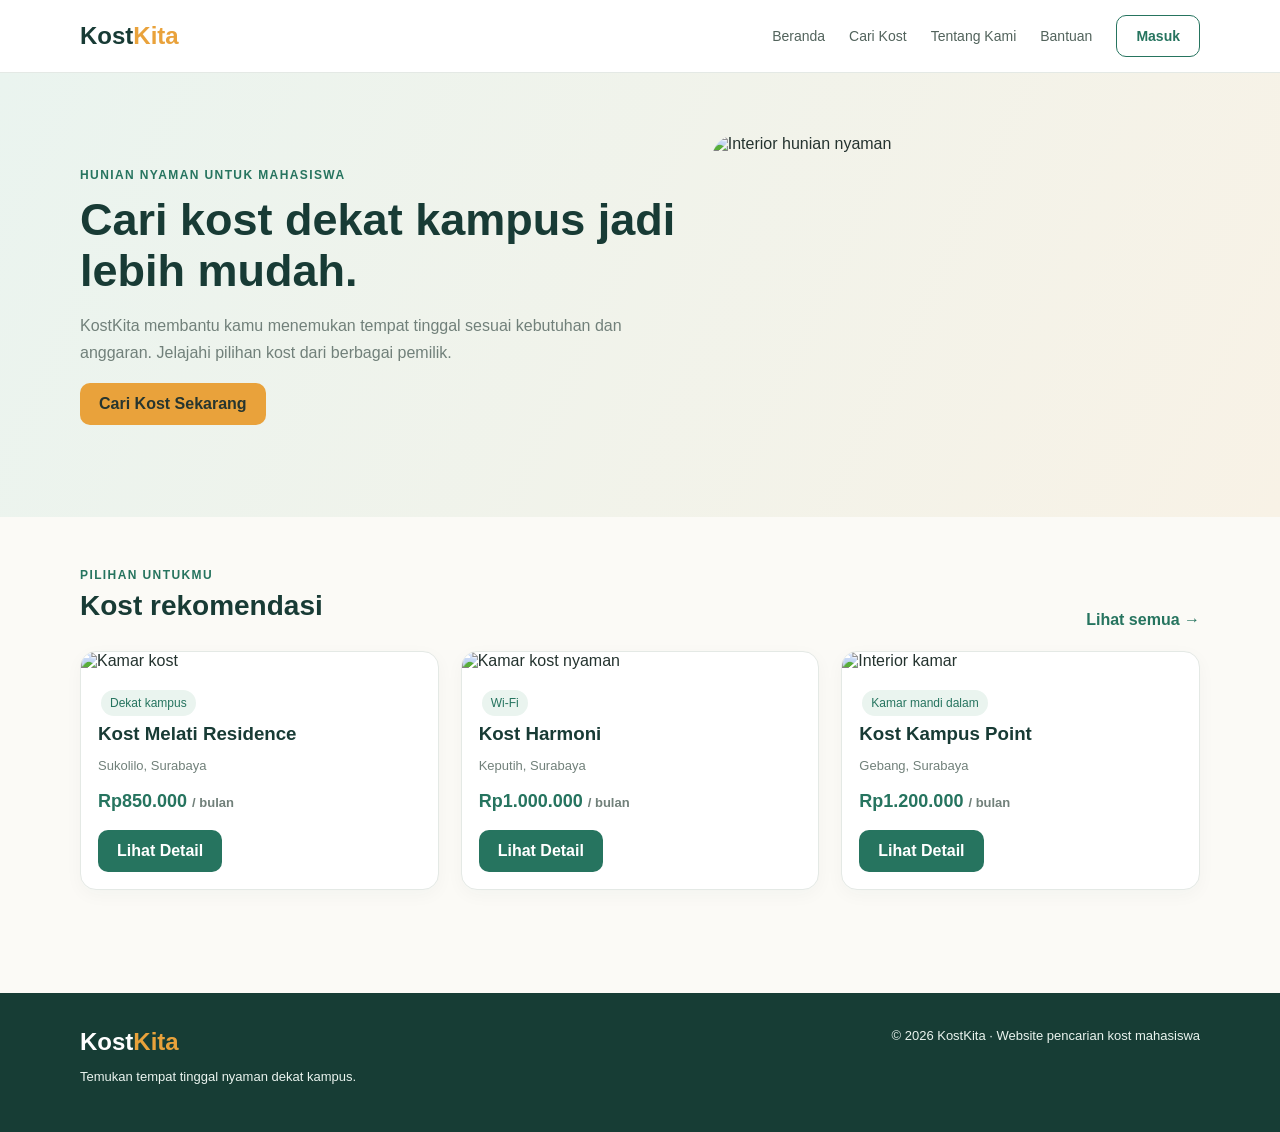
==== index.html @ 2cbdc758 "Initial commit - KostKita" ====
<!doctype html>
<html lang="id">
  <head>
    <meta charset="UTF-8" />
    <meta name="viewport" content="width=device-width, initial-scale=1.0" />
    <title>Beranda | KostKita</title>
    <link rel="stylesheet" href="css/style.css" />
  </head>
  <body>
    <header class="topbar">
      <div class="container nav">
        <a class="logo" href="index.html">Kost<span>Kita</span></a>
        <nav class="navlinks">
          <a href="index.html">Beranda</a><a href="cari-kost.html">Cari Kost</a
          ><a href="tentang-kami.html">Tentang Kami</a
          ><a href="bantuan.html">Bantuan</a
          ><a class="btn outline" href="login.html">Masuk</a>
        </nav>
      </div>
    </header>
    <main>
      <section class="hero">
        <div class="container hero-grid">
          <div>
            <span class="eyebrow">Hunian nyaman untuk mahasiswa</span>
            <h1>Cari kost dekat kampus jadi lebih mudah.</h1>
            <p>
              KostKita membantu kamu menemukan tempat tinggal sesuai kebutuhan
              dan anggaran. Jelajahi pilihan kost dari berbagai pemilik.
            </p>
            <a class="btn gold" href="cari-kost.html">Cari Kost Sekarang</a>
          </div>
          <img
            src="https://images.unsplash.com/photo-1600210492486-724fe5c67fb0?w=1200"
            alt="Interior hunian nyaman"
          />
        </div>
      </section>
      <section class="section container">
        <div class="section-head">
          <div>
            <span class="eyebrow">Pilihan untukmu</span>
            <h2>Kost rekomendasi</h2>
          </div>
          <a href="cari-kost.html" style="color: var(--green); font-weight: 700"
            >Lihat semua →</a
          >
        </div>
        <div class="grid">
          <article class="card">
            <img
              src="https://images.unsplash.com/photo-1522708323590-d24dbb6b0267?w=900"
              alt="Kamar kost"
            />
            <div class="card-body">
              <span class="tag">Dekat kampus</span>
              <h3>Kost Melati Residence</h3>
              <p class="muted small">Sukolilo, Surabaya</p>
              <p class="price">
                Rp850.000 <span class="small muted">/ bulan</span>
              </p>
              <a class="btn" href="detail-kost.html">Lihat Detail</a>
            </div>
          </article>
          <article class="card">
            <img
              src="https://images.unsplash.com/photo-1505693416388-ac5ce068fe85?w=900"
              alt="Kamar kost nyaman"
            />
            <div class="card-body">
              <span class="tag">Wi-Fi</span>
              <h3>Kost Harmoni</h3>
              <p class="muted small">Keputih, Surabaya</p>
              <p class="price">
                Rp1.000.000 <span class="small muted">/ bulan</span>
              </p>
              <a class="btn" href="detail-kost.html">Lihat Detail</a>
            </div>
          </article>
          <article class="card">
            <img
              src="https://images.unsplash.com/photo-1616486338812-3dadae4b4ace?w=900"
              alt="Interior kamar"
            />
            <div class="card-body">
              <span class="tag">Kamar mandi dalam</span>
              <h3>Kost Kampus Point</h3>
              <p class="muted small">Gebang, Surabaya</p>
              <p class="price">
                Rp1.200.000 <span class="small muted">/ bulan</span>
              </p>
              <a class="btn" href="detail-kost.html">Lihat Detail</a>
            </div>
          </article>
        </div>
      </section>
    </main>
    <footer class="footer">
      <div class="container footer-row">
        <div>
          <div class="logo" style="color: white">Kost<span>Kita</span></div>
          <p class="small">Temukan tempat tinggal nyaman dekat kampus.</p>
        </div>
        <div class="small">
          © 2026 KostKita · Website pencarian kost mahasiswa
        </div>
      </div>
    </footer>
    <script src="js/app.js"></script>
  </body>
</html>
---- css/style.css ----
:root {
  --navy: #183b35;
  --green: #26745f;
  --mint: #eaf4ef;
  --cream: #fbfaf6;
  --orange: #e9a23b;
  --ink: #24332f;
  --muted: #71807a;
  --line: #e4e9e5;
}
* {
  box-sizing: border-box;
}
body {
  margin: 0;
  font-family: Inter, Arial, sans-serif;
  background: var(--cream);
  color: var(--ink);
}
a {
  text-decoration: none;
  color: inherit;
}
button,
input,
select,
textarea {
  font: inherit;
}
.container {
  width: min(1120px, 92%);
  margin: auto;
}
.topbar {
  background: white;
  border-bottom: 1px solid var(--line);
  position: sticky;
  top: 0;
  z-index: 5;
}
.nav {
  height: 72px;
  display: flex;
  align-items: center;
  justify-content: space-between;
  gap: 22px;
}
.logo {
  font-size: 24px;
  font-weight: 800;
  color: var(--navy);
}
.logo span {
  color: var(--orange);
}
.navlinks {
  display: flex;
  gap: 24px;
  align-items: center;
  font-size: 14px;
  color: #52635c;
}
.navlinks a:hover,
.navlinks a.active {
  color: var(--green);
  font-weight: 700;
}
.btn {
  display: inline-flex;
  align-items: center;
  justify-content: center;
  border: 0;
  border-radius: 10px;
  padding: 12px 19px;
  background: var(--green);
  color: white;
  font-weight: 700;
  cursor: pointer;
}
.btn:hover {
  filter: brightness(0.94);
}
.btn.outline {
  background: white;
  color: var(--green);
  border: 1px solid var(--green);
}
.btn.gold {
  background: var(--orange);
  color: #26352f;
}
.hero {
  padding: 62px 0;
  background: linear-gradient(115deg, #eaf4ef, #f8f2e6);
}
.hero-grid {
  display: grid;
  grid-template-columns: 1.1fr 0.9fr;
  gap: 35px;
  align-items: center;
}
.hero h1 {
  font-size: 45px;
  line-height: 1.12;
  color: var(--navy);
  margin: 12px 0;
}
.hero p {
  color: var(--muted);
  line-height: 1.7;
}
.hero img {
  width: 100%;
  height: 320px;
  object-fit: cover;
  border-radius: 24px;
}
.eyebrow {
  color: var(--green);
  font-weight: 800;
  font-size: 12px;
  letter-spacing: 1.4px;
  text-transform: uppercase;
}
.section {
  padding: 48px 0;
}
.section-head {
  display: flex;
  justify-content: space-between;
  align-items: end;
  margin-bottom: 22px;
}
.section h2 {
  color: var(--navy);
  margin: 7px 0;
  font-size: 28px;
}
.muted {
  color: var(--muted);
}
.grid {
  display: grid;
  grid-template-columns: repeat(3, 1fr);
  gap: 22px;
}
.card {
  background: white;
  border: 1px solid var(--line);
  border-radius: 16px;
  overflow: hidden;
  box-shadow: 0 5px 18px #183b3509;
}
.card img {
  width: 100%;
  height: 190px;
  object-fit: cover;
}
.card-body {
  padding: 17px;
}
.card h3 {
  margin: 4px 0 8px;
  color: var(--navy);
}
.price {
  font-weight: 800;
  color: var(--green);
  font-size: 18px;
}
.tag {
  display: inline-block;
  background: var(--mint);
  color: var(--green);
  padding: 6px 9px;
  border-radius: 20px;
  font-size: 12px;
  margin: 3px;
}
.page-head {
  padding: 42px 0 24px;
}
.page-head h1 {
  margin: 8px 0;
  color: var(--navy);
  font-size: 34px;
}
.filters,
.panel,
.form-card {
  background: white;
  border: 1px solid var(--line);
  border-radius: 16px;
  padding: 22px;
}
.filters {
  display: flex;
  gap: 12px;
  flex-wrap: wrap;
  margin-bottom: 24px;
}
.field {
  display: flex;
  flex-direction: column;
  gap: 7px;
  margin-bottom: 15px;
  flex: 1;
  min-width: 180px;
}
.field label {
  font-size: 13px;
  font-weight: 700;
  color: #465750;
}
.field input,
.field select,
.field textarea {
  width: 100%;
  padding: 12px 13px;
  border: 1px solid #dce4de;
  border-radius: 9px;
  background: white;
  outline-color: var(--green);
}
.form-wrap {
  max-width: 520px;
  margin: 45px auto;
}
.form-card h1 {
  color: var(--navy);
  margin-top: 5px;
}
.tabs {
  display: flex;
  background: var(--mint);
  padding: 5px;
  border-radius: 10px;
  margin: 20px 0;
}
.tabs button {
  flex: 1;
  padding: 10px;
  border: 0;
  background: transparent;
  border-radius: 8px;
  cursor: pointer;
  color: var(--green);
  font-weight: 700;
}
.tabs button.active {
  background: white;
  box-shadow: 0 2px 8px #183b3510;
}
.hidden {
  display: none !important;
}
.auth-layout {
  min-height: calc(100vh - 73px);
  display: grid;
  grid-template-columns: 1fr 1fr;
}
.auth-side {
  background: linear-gradient(140deg, #173d35, #367d65);
  color: white;
  padding: 70px max(8%, calc((100vw - 1120px) / 2));
  display: flex;
  flex-direction: column;
  justify-content: center;
}
.auth-side h1 {
  font-size: 42px;
}
.auth-side p {
  line-height: 1.8;
  color: #e0eee7;
}
.auth-form {
  display: flex;
  align-items: center;
  justify-content: center;
  padding: 35px;
}
.auth-form .form-card {
  width: min(440px, 100%);
  border: 0;
  box-shadow: none;
}
.detail-grid {
  display: grid;
  grid-template-columns: 1.1fr 0.9fr;
  gap: 28px;
}
.detail-grid img {
  width: 100%;
  height: 390px;
  object-fit: cover;
  border-radius: 18px;
}
.list {
  line-height: 2;
  color: #52635c;
}
.footer {
  margin-top: 55px;
  background: #173d35;
  color: #eaf4ef;
  padding: 35px 0;
}
.footer-row {
  display: flex;
  justify-content: space-between;
  gap: 20px;
  flex-wrap: wrap;
}
.notice {
  background: #fff5df;
  border: 1px solid #f3dfb8;
  border-radius: 10px;
  padding: 13px;
  color: #79591e;
  font-size: 13px;
  margin: 14px 0;
}
.success {
  text-align: center;
  padding: 45px 20px;
}
.success .check {
  font-size: 48px;
  color: var(--green);
}
.table {
  width: 100%;
  border-collapse: collapse;
  background: white;
}
.table th,
.table td {
  padding: 13px;
  border-bottom: 1px solid var(--line);
  text-align: left;
  font-size: 14px;
}
.table th {
  color: var(--navy);
  background: var(--mint);
}
.small {
  font-size: 13px;
}
.two-col {
  display: grid;
  grid-template-columns: 1fr 1fr;
  gap: 20px;
}
@media (max-width: 760px) {
  .nav {
    height: auto;
    padding: 15px 0;
    align-items: flex-start;
    flex-direction: column;
  }
  .navlinks {
    gap: 13px;
    flex-wrap: wrap;
  }
  .hero-grid,
  .auth-layout,
  .detail-grid,
  .two-col {
    grid-template-columns: 1fr;
  }
  .hero h1 {
    font-size: 34px;
  }
  .hero img {
    height: 230px;
  }
  .grid {
    grid-template-columns: 1fr;
  }
  .auth-side {
    padding: 35px 7%;
  }
  .auth-side h1 {
    font-size: 32px;
  }
  .auth-form {
    padding: 20px;
  }
  .filters {
    display: block;
  }
  .section-head {
    align-items: start;
    gap: 10px;
    flex-direction: column;
  }
}
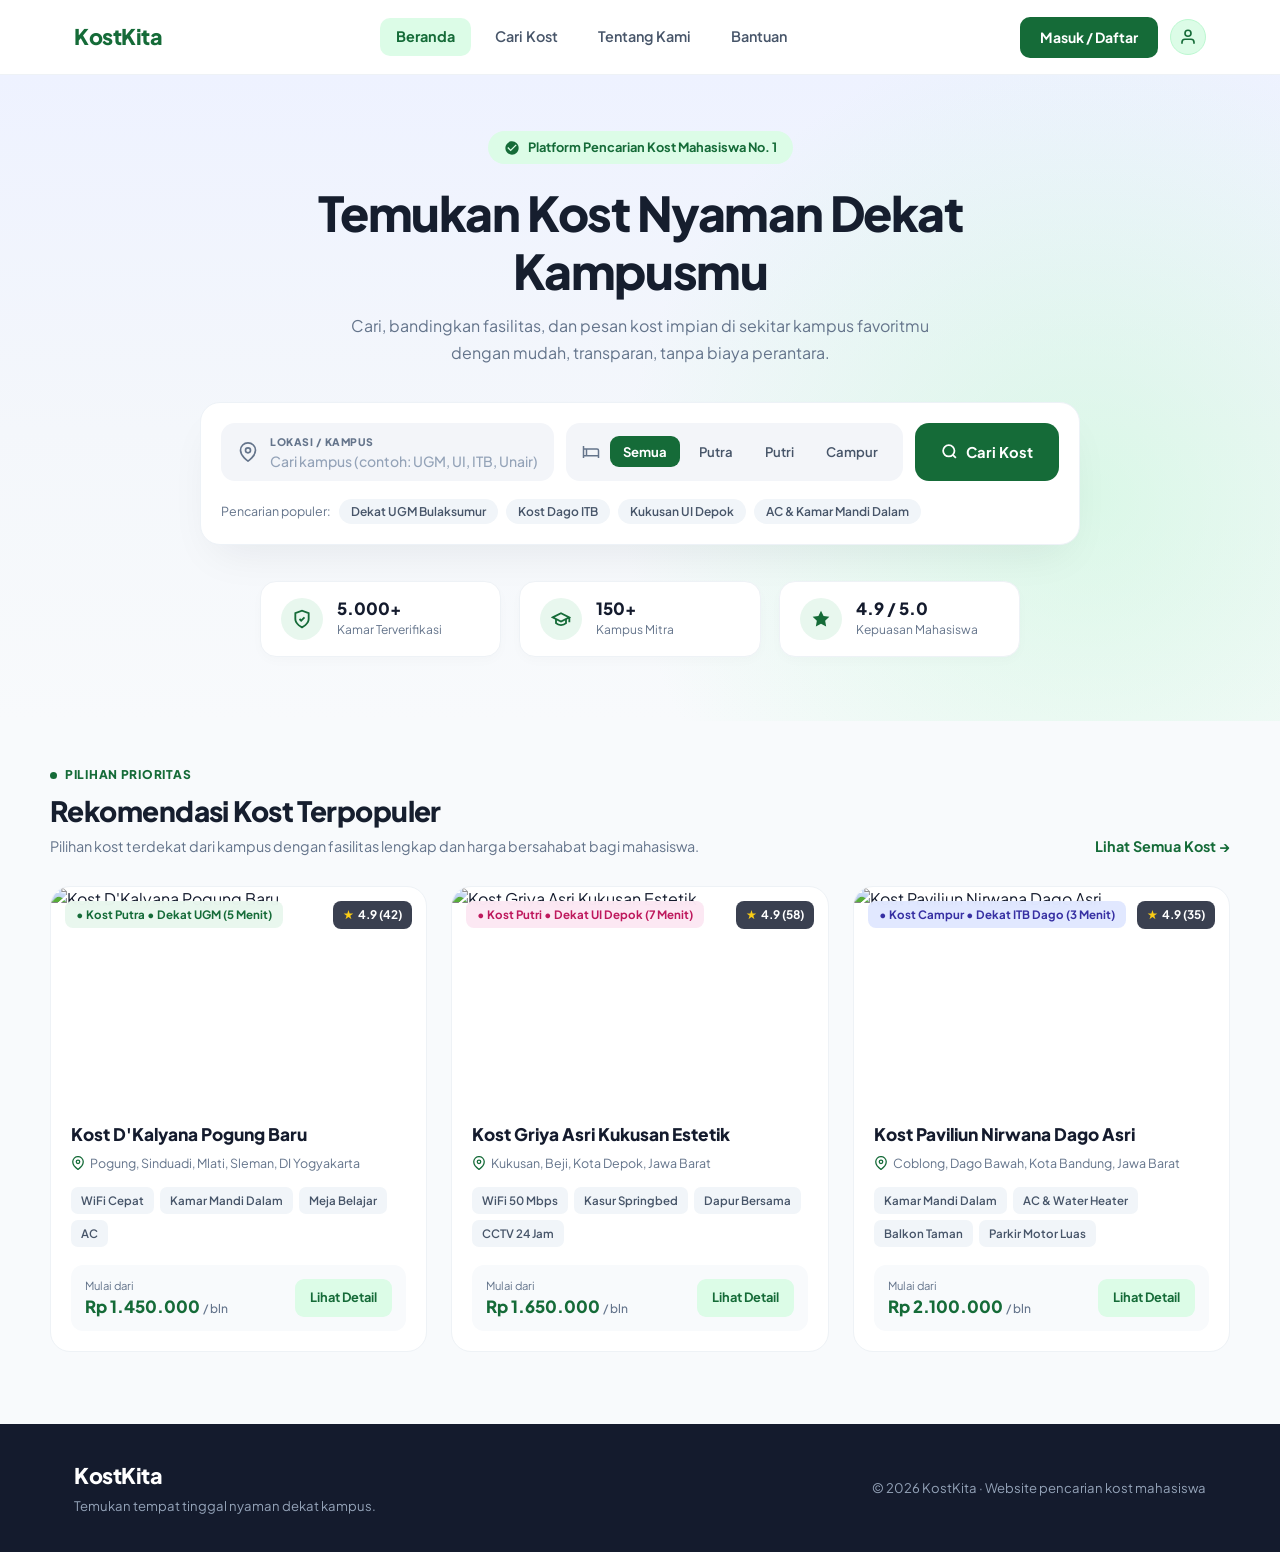
==== commit 09f88896: "update - KostKita" ====
--- a/index.html
+++ b/index.html
@@ -1,111 +1,304 @@
 <!doctype html>
 <html lang="id">
-  <head>
-    <meta charset="UTF-8" />
-    <meta name="viewport" content="width=device-width, initial-scale=1.0" />
-    <title>Beranda | KostKita</title>
-    <link rel="stylesheet" href="css/style.css" />
-  </head>
-  <body>
-    <header class="topbar">
-      <div class="container nav">
-        <a class="logo" href="index.html">Kost<span>Kita</span></a>
-        <nav class="navlinks">
-          <a href="index.html">Beranda</a><a href="cari-kost.html">Cari Kost</a
-          ><a href="tentang-kami.html">Tentang Kami</a
-          ><a href="bantuan.html">Bantuan</a
-          ><a class="btn outline" href="login.html">Masuk</a>
-        </nav>
-      </div>
-    </header>
-    <main>
-      <section class="hero">
-        <div class="container hero-grid">
-          <div>
-            <span class="eyebrow">Hunian nyaman untuk mahasiswa</span>
-            <h1>Cari kost dekat kampus jadi lebih mudah.</h1>
-            <p>
-              KostKita membantu kamu menemukan tempat tinggal sesuai kebutuhan
-              dan anggaran. Jelajahi pilihan kost dari berbagai pemilik.
+
+<head>
+  <meta charset="UTF-8" />
+  <meta name="viewport" content="width=device-width, initial-scale=1.0" />
+  <title>Beranda | KostKita</title>
+  <link rel="preconnect" href="https://fonts.googleapis.com" />
+  <link rel="preconnect" href="https://fonts.gstatic.com" crossorigin />
+  <link href="https://fonts.googleapis.com/css2?family=Plus+Jakarta+Sans:wght@400;500;600;700;800&display=swap"
+    rel="stylesheet" />
+  <link rel="stylesheet" href="css/index-style.css"/>
+</head>
+
+<body>
+  <!-- NAVBAR -->
+  <header class="topbar">
+    <div class="container nav">
+      <a class="logo" href="index.html">KostKita</a>
+
+      <nav class="navlinks">
+        <a class="active" href="index.html">Beranda</a>
+        <a href="cari-kost.html">Cari Kost</a>
+        <a href="tentang-kami.html">Tentang Kami</a>
+        <a href="bantuan.html">Bantuan</a>
+      </nav>
+
+      <div class="nav-actions">
+        <a class="btn-auth" href="login.html">Masuk / Daftar</a>
+        <a class="avatar-badge" href="login.html" aria-label="Profil Pengguna">
+          <svg width="18" height="18" viewBox="0 0 24 24" fill="none" stroke="currentColor" stroke-width="2.2">
+            <path d="M20 21v-2a4 4 0 0 0-4-4H8a4 4 0 0 0-4 4v2" />
+            <circle cx="12" cy="7" r="4" />
+          </svg>
+        </a>
+      </div>
+    </div>
+  </header>
+
+  <main>
+    <!-- HERO & SEARCH SECTION -->
+    <section class="hero">
+      <div class="container">
+        <div class="hero-badge">
+          <svg width="16" height="16" viewBox="0 0 24 24" fill="currentColor">
+            <path
+              d="M12 2C6.48 2 2 6.48 2 12s4.48 10 10 10 10-4.48 10-10S17.52 2 12 2zm-2 15-5-5 1.41-1.41L10 14.17l7.59-7.59L19 8l-9 9z" />
+          </svg>
+          Platform Pencarian Kost Mahasiswa No. 1
+        </div>
+
+        <h1>Temukan Kost Nyaman Dekat Kampusmu</h1>
+        <p class="hero-sub">
+          Cari, bandingkan fasilitas, dan pesan kost impian di sekitar kampus favoritmu dengan mudah, transparan, tanpa
+          biaya perantara.
+        </p>
+
+        <!-- FLOATING SEARCH CARD -->
+        <div class="search-box">
+          <form action="cari-kost.html" method="GET" class="search-row">
+            <div class="input-group">
+              <svg width="20" height="20" viewBox="0 0 24 24" fill="none" stroke="currentColor" stroke-width="2">
+                <path d="M21 10c0 7-9 13-9 13s-9-6-9-13a9 9 0 0 1 18 0z" />
+                <circle cx="12" cy="10" r="3" />
+              </svg>
+              <div class="input-stack">
+                <label for="lokasi-input">Lokasi / Kampus</label>
+                <input type="text" id="lokasi-input" name="q"
+                  placeholder="Cari kampus (contoh: UGM, UI, ITB, Unair)..." />
+              </div>
+            </div>
+
+            <div class="filter-group" role="group" aria-label="Kategori Kost">
+              <svg width="18" height="18" viewBox="0 0 24 24" fill="none" stroke="currentColor" stroke-width="2">
+                <path d="M2 4v16" />
+                <path d="M2 8h18a2 2 0 0 1 2 2v10" />
+                <path d="M2 17h20" />
+                <path d="M6 8v9" />
+              </svg>
+              <input type="hidden" name="kategori" id="kategori-input" value="Semua" />
+              <button type="button" class="pill-btn active" data-kategori="Semua">Semua</button>
+              <button type="button" class="pill-btn" data-kategori="Putra">Putra</button>
+              <button type="button" class="pill-btn" data-kategori="Putri">Putri</button>
+              <button type="button" class="pill-btn" data-kategori="Campur">Campur</button>
+            </div>
+
+            <button type="submit" class="btn-search">
+              <svg width="17" height="17" viewBox="0 0 24 24" fill="none" stroke="currentColor" stroke-width="2.5">
+                <circle cx="11" cy="11" r="8" />
+                <line x1="21" y1="21" x2="16.65" y2="16.65" />
+              </svg>
+              Cari Kost
+            </button>
+          </form>
+
+          <div class="popular-row">
+            <span>Pencarian populer:</span>
+            <button type="button" class="popular-chip" data-query="Dekat UGM Bulaksumur">Dekat UGM Bulaksumur</button>
+            <button type="button" class="popular-chip" data-query="Kost Dago ITB">Kost Dago ITB</button>
+            <button type="button" class="popular-chip" data-query="Kukusan UI Depok">Kukusan UI Depok</button>
+            <button type="button" class="popular-chip" data-query="AC & Kamar Mandi Dalam">AC & Kamar Mandi
+              Dalam</button>
+          </div>
+        </div>
+
+        <!-- STAT CARDS -->
+        <div class="stats-grid">
+          <div class="stat-card">
+            <div class="stat-icon">
+              <svg width="20" height="20" viewBox="0 0 24 24" fill="none" stroke="currentColor" stroke-width="2.2">
+                <path d="M12 22s8-4 8-10V5l-8-3-8 3v7c0 6 8 10 8 10z" />
+                <path d="m9 12 2 2 4-4" />
+              </svg>
+            </div>
+            <div>
+              <div class="stat-value">5.000+</div>
+              <div class="stat-label">Kamar Terverifikasi</div>
+            </div>
+          </div>
+
+          <div class="stat-card">
+            <div class="stat-icon">
+              <svg width="20" height="20" viewBox="0 0 24 24" fill="none" stroke="currentColor" stroke-width="2.2">
+                <path d="M22 10v6M2 10l10-5 10 5-10 5z" />
+                <path d="M6 12v5c3 3 9 3 12 0v-5" />
+              </svg>
+            </div>
+            <div>
+              <div class="stat-value">150+</div>
+              <div class="stat-label">Kampus Mitra</div>
+            </div>
+          </div>
+
+          <div class="stat-card">
+            <div class="stat-icon">
+              <svg width="20" height="20" viewBox="0 0 24 24" fill="currentColor">
+                <path
+                  d="M12 2l3.09 6.26L22 9.27l-5 4.87 1.18 6.88L12 17.77l-6.18 3.25L7 14.14 2 9.27l6.91-1.01L12 2z" />
+              </svg>
+            </div>
+            <div>
+              <div class="stat-value">4.9 / 5.0</div>
+              <div class="stat-label">Kepuasan Mahasiswa</div>
+            </div>
+          </div>
+        </div>
+      </div>
+    </section>
+
+    <!-- REKOMENDASI KOST TERPOPULER -->
+    <section class="section container">
+      <div class="section-head">
+        <div>
+          <span class="eyebrow-dot">Pilihan Prioritas</span>
+          <h2>Rekomendasi Kost Terpopuler</h2>
+          <p class="section-desc">
+            Pilihan kost terdekat dari kampus dengan fasilitas lengkap dan harga bersahabat bagi mahasiswa.
+          </p>
+        </div>
+        <a class="link-all" href="cari-kost.html">Lihat Semua Kost →</a>
+      </div>
+
+      <div class="kost-grid">
+        <!-- Card 1 -->
+        <article class="card">
+          <div class="card-media">
+            <span class="badge-type badge-putra">• Kost Putra • Dekat UGM (5 Menit)</span>
+            <span class="badge-rating"><span>★</span> 4.9 (42)</span>
+            <img src="https://images.unsplash.com/photo-1522708323590-d24dbb6b0267?w=900"
+              alt="Kost D'Kalyana Pogung Baru" />
+          </div>
+          <div class="card-body">
+            <h3>Kost D'Kalyana Pogung Baru</h3>
+            <p class="location-text">
+              <svg width="14" height="14" viewBox="0 0 24 24" fill="none" stroke="currentColor" stroke-width="2.2">
+                <path d="M21 10c0 7-9 13-9 13s-9-6-9-13a9 9 0 0 1 18 0z" />
+                <circle cx="12" cy="10" r="3" />
+              </svg>
+              Pogung, Sinduadi, Mlati, Sleman, DI Yogyakarta
             </p>
-            <a class="btn gold" href="cari-kost.html">Cari Kost Sekarang</a>
-          </div>
-          <img
-            src="https://images.unsplash.com/photo-1600210492486-724fe5c67fb0?w=1200"
-            alt="Interior hunian nyaman"
-          />
-        </div>
-      </section>
-      <section class="section container">
-        <div class="section-head">
-          <div>
-            <span class="eyebrow">Pilihan untukmu</span>
-            <h2>Kost rekomendasi</h2>
-          </div>
-          <a href="cari-kost.html" style="color: var(--green); font-weight: 700"
-            >Lihat semua →</a
-          >
-        </div>
-        <div class="grid">
-          <article class="card">
-            <img
-              src="https://images.unsplash.com/photo-1522708323590-d24dbb6b0267?w=900"
-              alt="Kamar kost"
-            />
-            <div class="card-body">
-              <span class="tag">Dekat kampus</span>
-              <h3>Kost Melati Residence</h3>
-              <p class="muted small">Sukolilo, Surabaya</p>
-              <p class="price">
-                Rp850.000 <span class="small muted">/ bulan</span>
-              </p>
-              <a class="btn" href="detail-kost.html">Lihat Detail</a>
-            </div>
-          </article>
-          <article class="card">
-            <img
-              src="https://images.unsplash.com/photo-1505693416388-ac5ce068fe85?w=900"
-              alt="Kamar kost nyaman"
-            />
-            <div class="card-body">
-              <span class="tag">Wi-Fi</span>
-              <h3>Kost Harmoni</h3>
-              <p class="muted small">Keputih, Surabaya</p>
-              <p class="price">
-                Rp1.000.000 <span class="small muted">/ bulan</span>
-              </p>
-              <a class="btn" href="detail-kost.html">Lihat Detail</a>
-            </div>
-          </article>
-          <article class="card">
-            <img
-              src="https://images.unsplash.com/photo-1616486338812-3dadae4b4ace?w=900"
-              alt="Interior kamar"
-            />
-            <div class="card-body">
-              <span class="tag">Kamar mandi dalam</span>
-              <h3>Kost Kampus Point</h3>
-              <p class="muted small">Gebang, Surabaya</p>
-              <p class="price">
-                Rp1.200.000 <span class="small muted">/ bulan</span>
-              </p>
-              <a class="btn" href="detail-kost.html">Lihat Detail</a>
-            </div>
-          </article>
-        </div>
-      </section>
-    </main>
-    <footer class="footer">
-      <div class="container footer-row">
-        <div>
-          <div class="logo" style="color: white">Kost<span>Kita</span></div>
-          <p class="small">Temukan tempat tinggal nyaman dekat kampus.</p>
-        </div>
-        <div class="small">
-          © 2026 KostKita · Website pencarian kost mahasiswa
-        </div>
-      </div>
-    </footer>
-    <script src="js/app.js"></script>
-  </body>
-</html>
+            <div class="facility-list">
+              <span class="facility-tag">WiFi Cepat</span>
+              <span class="facility-tag">Kamar Mandi Dalam</span>
+              <span class="facility-tag">Meja Belajar</span>
+              <span class="facility-tag">AC</span>
+            </div>
+            <div class="card-footer">
+              <div>
+                <span class="price-label">Mulai dari</span>
+                <span class="price-amount">Rp 1.450.000</span>
+                <span class="price-period">/ bln</span>
+              </div>
+              <a class="btn-detail" href="detail-kost.html">Lihat Detail</a>
+            </div>
+          </div>
+        </article>
+
+        <!-- Card 2 -->
+        <article class="card">
+          <div class="card-media">
+            <span class="badge-type badge-putri">• Kost Putri • Dekat UI Depok (7 Menit)</span>
+            <span class="badge-rating"><span>★</span> 4.9 (58)</span>
+            <img src="https://images.unsplash.com/photo-1505693416388-ac5ce068fe85?w=900"
+              alt="Kost Griya Asri Kukusan Estetik" />
+          </div>
+          <div class="card-body">
+            <h3>Kost Griya Asri Kukusan Estetik</h3>
+            <p class="location-text">
+              <svg width="14" height="14" viewBox="0 0 24 24" fill="none" stroke="currentColor" stroke-width="2.2">
+                <path d="M21 10c0 7-9 13-9 13s-9-6-9-13a9 9 0 0 1 18 0z" />
+                <circle cx="12" cy="10" r="3" />
+              </svg>
+              Kukusan, Beji, Kota Depok, Jawa Barat
+            </p>
+            <div class="facility-list">
+              <span class="facility-tag">WiFi 50 Mbps</span>
+              <span class="facility-tag">Kasur Springbed</span>
+              <span class="facility-tag">Dapur Bersama</span>
+              <span class="facility-tag">CCTV 24 Jam</span>
+            </div>
+            <div class="card-footer">
+              <div>
+                <span class="price-label">Mulai dari</span>
+                <span class="price-amount">Rp 1.650.000</span>
+                <span class="price-period">/ bln</span>
+              </div>
+              <a class="btn-detail" href="detail-kost.html">Lihat Detail</a>
+            </div>
+          </div>
+        </article>
+
+        <!-- Card 3 -->
+        <article class="card">
+          <div class="card-media">
+            <span class="badge-type badge-campur">• Kost Campur • Dekat ITB Dago (3 Menit)</span>
+            <span class="badge-rating"><span>★</span> 4.9 (35)</span>
+            <img src="https://images.unsplash.com/photo-1616486338812-3dadae4b4ace?w=900"
+              alt="Kost Paviliun Nirwana Dago Asri" />
+          </div>
+          <div class="card-body">
+            <h3>Kost Paviliun Nirwana Dago Asri</h3>
+            <p class="location-text">
+              <svg width="14" height="14" viewBox="0 0 24 24" fill="none" stroke="currentColor" stroke-width="2.2">
+                <path d="M21 10c0 7-9 13-9 13s-9-6-9-13a9 9 0 0 1 18 0z" />
+                <circle cx="12" cy="10" r="3" />
+              </svg>
+              Coblong, Dago Bawah, Kota Bandung, Jawa Barat
+            </p>
+            <div class="facility-list">
+              <span class="facility-tag">Kamar Mandi Dalam</span>
+              <span class="facility-tag">AC & Water Heater</span>
+              <span class="facility-tag">Balkon Taman</span>
+              <span class="facility-tag">Parkir Motor Luas</span>
+            </div>
+            <div class="card-footer">
+              <div>
+                <span class="price-label">Mulai dari</span>
+                <span class="price-amount">Rp 2.100.000</span>
+                <span class="price-period">/ bln</span>
+              </div>
+              <a class="btn-detail" href="detail-kost.html">Lihat Detail</a>
+            </div>
+          </div>
+        </article>
+      </div>
+    </section>
+  </main>
+
+  <!-- FOOTER -->
+  <footer class="footer">
+    <div class="container footer-row">
+      <div>
+        <a class="logo" href="index.html">KostKita</a>
+        <p class="small">Temukan tempat tinggal nyaman dekat kampus.</p>
+      </div>
+      <div class="small">
+        © 2026 KostKita · Website pencarian kost mahasiswa
+      </div>
+    </div>
+  </footer>
+
+  <script>
+    const pillButtons = document.querySelectorAll(".pill-btn");
+    const kategoriInput = document.getElementById("kategori-input");
+
+    pillButtons.forEach((btn) => {
+      btn.addEventListener("click", () => {
+        pillButtons.forEach((b) => b.classList.remove("active"));
+        btn.classList.add("active");
+        kategoriInput.value = btn.dataset.kategori;
+      });
+    });
+
+    const lokasiInput = document.getElementById("lokasi-input");
+    document.querySelectorAll(".popular-chip").forEach((chip) => {
+      chip.addEventListener("click", () => {
+        lokasiInput.value = chip.dataset.query;
+        lokasiInput.focus();
+      });
+    });
+  </script>
+  <script src="js/app.js"></script>
+</body>
+</html>
--- a/css/index-style.css
+++ b/css/index-style.css
@@ -0,0 +1,647 @@
+:root {
+    --green: #156b38;
+    --green-hover: #10552c;
+    --green-soft: #dcfce7;
+    --green-mint: #e8f7ee;
+    --text-dark: #141b2d;
+    --text-muted: #64748b;
+    --bg-page: #f8fafc;
+    --bg-input: #f3f5f9;
+    --border: #e2e8f0;
+}
+
+* {
+    box-sizing: border-box;
+    margin: 0;
+    padding: 0;
+}
+
+body {
+    font-family: "Plus Jakarta Sans", sans-serif;
+    color: var(--text-dark);
+    background-color: var(--bg-page);
+    line-height: 1.5;
+    -webkit-font-smoothing: antialiased;
+}
+
+a {
+    text-decoration: none;
+    color: inherit;
+}
+
+.container {
+    max-width: 1180px;
+    margin: 0 auto;
+    padding: 0 24px;
+}
+
+/* ================= NAVBAR ================= */
+.topbar {
+    position: sticky;
+    top: 0;
+    z-index: 50;
+    background: rgba(255, 255, 255, 0.96);
+    backdrop-filter: blur(8px);
+    border-bottom: 1px solid #eef2f6;
+}
+
+.nav {
+    height: 74px;
+    display: flex;
+    align-items: center;
+    justify-content: space-between;
+    gap: 16px;
+}
+
+.logo {
+    font-size: 1.35rem;
+    font-weight: 800;
+    color: var(--green);
+    letter-spacing: -0.02em;
+}
+
+.navlinks {
+    display: flex;
+    align-items: center;
+    gap: 8px;
+}
+
+.navlinks a {
+    font-size: 0.9rem;
+    font-weight: 600;
+    color: #475569;
+    padding: 8px 16px;
+    border-radius: 10px;
+    transition: all 0.2s ease;
+}
+
+.navlinks a:hover {
+    color: var(--green);
+    background: #f1f5f9;
+}
+
+.navlinks a.active {
+    background: var(--green-soft);
+    color: var(--green);
+    font-weight: 700;
+}
+
+.nav-actions {
+    display: flex;
+    align-items: center;
+    gap: 12px;
+}
+
+.btn-auth {
+    background: var(--green);
+    color: #ffffff;
+    font-size: 0.875rem;
+    font-weight: 700;
+    padding: 10px 20px;
+    border-radius: 10px;
+    transition: background 0.2s ease;
+}
+
+.btn-auth:hover {
+    background: var(--green-hover);
+}
+
+.avatar-badge {
+    width: 36px;
+    height: 36px;
+    border-radius: 50%;
+    background: var(--green-soft);
+    color: var(--green);
+    display: flex;
+    align-items: center;
+    justify-content: center;
+    border: 1px solid #bbf7d0;
+}
+
+/* ================= HERO SECTION ================= */
+.hero {
+    background:
+        radial-gradient(circle at 85% 65%, rgba(187, 247, 208, 0.45), transparent 40%),
+        linear-gradient(180deg, #eef2ff 0%, #f4f7fb 55%, #f8fafc 100%);
+    padding: 56px 0 64px;
+    text-align: center;
+}
+
+.hero-badge {
+    display: inline-flex;
+    align-items: center;
+    gap: 8px;
+    background: #dcfce7;
+    color: var(--green);
+    font-size: 0.8rem;
+    font-weight: 700;
+    padding: 7px 16px;
+    border-radius: 999px;
+    margin-bottom: 20px;
+}
+
+.hero h1 {
+    font-size: clamp(2rem, 4vw, 3rem);
+    font-weight: 800;
+    color: #161e2e;
+    letter-spacing: -0.03em;
+    line-height: 1.2;
+    max-width: 720px;
+    margin: 0 auto 14px;
+}
+
+.hero-sub {
+    font-size: 1rem;
+    color: var(--text-muted);
+    max-width: 620px;
+    margin: 0 auto 36px;
+    line-height: 1.65;
+}
+
+/* ================= SEARCH CARD ================= */
+.search-box {
+    background: #ffffff;
+    border-radius: 20px;
+    padding: 20px;
+    max-width: 880px;
+    margin: 0 auto 36px;
+    box-shadow: 0 20px 45px -15px rgba(15, 23, 42, 0.08);
+    border: 1px solid #edf2f7;
+    text-align: left;
+}
+
+.search-row {
+    display: grid;
+    grid-template-columns: 1.35fr auto auto;
+    gap: 12px;
+    align-items: stretch;
+}
+
+.input-group {
+    background: var(--bg-input);
+    border-radius: 14px;
+    padding: 10px 16px;
+    display: flex;
+    align-items: center;
+    gap: 12px;
+    border: 1px solid transparent;
+    transition: border-color 0.2s;
+}
+
+.input-group:focus-within {
+    border-color: var(--green);
+    background: #ffffff;
+}
+
+.input-group svg {
+    color: #64748b;
+    flex-shrink: 0;
+}
+
+.input-stack {
+    display: flex;
+    flex-direction: column;
+    width: 100%;
+}
+
+.input-stack label {
+    font-size: 0.65rem;
+    font-weight: 800;
+    letter-spacing: 0.05em;
+    color: #64748b;
+    text-transform: uppercase;
+    margin-bottom: 2px;
+}
+
+.input-stack input {
+    border: none;
+    background: transparent;
+    font-family: inherit;
+    font-size: 0.875rem;
+    font-weight: 500;
+    color: var(--text-dark);
+    outline: none;
+    width: 100%;
+}
+
+.input-stack input::placeholder {
+    color: #94a3b8;
+}
+
+.filter-group {
+    background: var(--bg-input);
+    border-radius: 14px;
+    padding: 8px 12px;
+    display: flex;
+    align-items: center;
+    gap: 6px;
+}
+
+.filter-group svg {
+    color: #64748b;
+    margin: 0 4px;
+}
+
+.pill-btn {
+    border: none;
+    background: transparent;
+    font-family: inherit;
+    font-size: 0.82rem;
+    font-weight: 600;
+    color: #475569;
+    padding: 7px 13px;
+    border-radius: 9px;
+    cursor: pointer;
+    transition: all 0.2s;
+}
+
+.pill-btn:hover {
+    color: var(--text-dark);
+}
+
+.pill-btn.active {
+    background: var(--green);
+    color: #ffffff;
+    font-weight: 700;
+}
+
+.btn-search {
+    background: var(--green);
+    color: #ffffff;
+    border: none;
+    border-radius: 14px;
+    padding: 0 26px;
+    font-family: inherit;
+    font-size: 0.92rem;
+    font-weight: 700;
+    display: inline-flex;
+    align-items: center;
+    justify-content: center;
+    gap: 8px;
+    cursor: pointer;
+    transition: background 0.2s;
+}
+
+.btn-search:hover {
+    background: var(--green-hover);
+}
+
+.popular-row {
+    display: flex;
+    flex-wrap: wrap;
+    align-items: center;
+    gap: 8px;
+    margin-top: 14px;
+    padding-top: 4px;
+    font-size: 0.78rem;
+    color: #64748b;
+}
+
+.popular-chip {
+    background: #f1f5f9;
+    color: #475569;
+    border: none;
+    padding: 5px 12px;
+    border-radius: 999px;
+    font-family: inherit;
+    font-size: 0.75rem;
+    font-weight: 600;
+    cursor: pointer;
+    transition: all 0.2s;
+}
+
+.popular-chip:hover {
+    background: var(--green-soft);
+    color: var(--green);
+}
+
+/* ================= STATS ROW ================= */
+.stats-grid {
+    display: grid;
+    grid-template-columns: repeat(3, 1fr);
+    gap: 18px;
+    max-width: 760px;
+    margin: 0 auto;
+}
+
+.stat-card {
+    background: #ffffff;
+    border: 1px solid #eef2f6;
+    border-radius: 16px;
+    padding: 16px 20px;
+    display: flex;
+    align-items: center;
+    gap: 14px;
+    text-align: left;
+    box-shadow: 0 4px 12px rgba(15, 23, 42, 0.02);
+}
+
+.stat-icon {
+    width: 42px;
+    height: 42px;
+    border-radius: 50%;
+    background: var(--green-mint);
+    color: var(--green);
+    display: flex;
+    align-items: center;
+    justify-content: center;
+    flex-shrink: 0;
+}
+
+.stat-value {
+    font-size: 1.05rem;
+    font-weight: 800;
+    color: var(--text-dark);
+    line-height: 1.2;
+}
+
+.stat-label {
+    font-size: 0.75rem;
+    color: var(--text-muted);
+    margin-top: 2px;
+}
+
+/* ================= RECOMMENDATIONS ================= */
+.section {
+    padding: 40px 0 72px;
+}
+
+.section-head {
+    display: flex;
+    justify-content: space-between;
+    align-items: flex-end;
+    gap: 16px;
+    margin-bottom: 28px;
+}
+
+.eyebrow-dot {
+    display: inline-flex;
+    align-items: center;
+    gap: 8px;
+    font-size: 0.75rem;
+    font-weight: 800;
+    letter-spacing: 0.06em;
+    color: var(--green);
+    text-transform: uppercase;
+    margin-bottom: 6px;
+}
+
+.eyebrow-dot::before {
+    content: "";
+    width: 7px;
+    height: 7px;
+    border-radius: 50%;
+    background: var(--green);
+}
+
+.section-head h2 {
+    font-size: 1.75rem;
+    font-weight: 800;
+    color: #161e2e;
+    letter-spacing: -0.02em;
+}
+
+.section-desc {
+    font-size: 0.9rem;
+    color: var(--text-muted);
+    margin-top: 4px;
+}
+
+.link-all {
+    color: var(--green);
+    font-size: 0.9rem;
+    font-weight: 700;
+    display: inline-flex;
+    align-items: center;
+    gap: 6px;
+    white-space: nowrap;
+}
+
+.link-all:hover {
+    text-decoration: underline;
+}
+
+.kost-grid {
+    display: grid;
+    grid-template-columns: repeat(3, 1fr);
+    gap: 24px;
+}
+
+.card {
+    background: #ffffff;
+    border-radius: 20px;
+    border: 1px solid #eef2f6;
+    overflow: hidden;
+    display: flex;
+    flex-direction: column;
+    transition: transform 0.25s ease, box-shadow 0.25s ease;
+}
+
+.card:hover {
+    transform: translateY(-4px);
+    box-shadow: 0 18px 35px -12px rgba(15, 23, 42, 0.1);
+}
+
+.card-media {
+    position: relative;
+    height: 215px;
+    overflow: hidden;
+}
+
+.card-media img {
+    width: 100%;
+    height: 100%;
+    object-fit: cover;
+    display: block;
+}
+
+.badge-type {
+    position: absolute;
+    top: 14px;
+    left: 14px;
+    font-size: 0.72rem;
+    font-weight: 700;
+    padding: 5px 11px;
+    border-radius: 8px;
+    backdrop-filter: blur(6px);
+}
+
+.badge-putra {
+    background: rgba(232, 247, 238, 0.95);
+    color: #156b38;
+}
+
+.badge-putri {
+    background: rgba(252, 231, 243, 0.95);
+    color: #be185d;
+}
+
+.badge-campur {
+    background: rgba(224, 231, 255, 0.95);
+    color: #3730a3;
+}
+
+.badge-rating {
+    position: absolute;
+    top: 14px;
+    right: 14px;
+    background: rgba(15, 23, 42, 0.82);
+    color: #ffffff;
+    font-size: 0.74rem;
+    font-weight: 700;
+    padding: 5px 10px;
+    border-radius: 8px;
+    display: inline-flex;
+    align-items: center;
+    gap: 4px;
+}
+
+.badge-rating span {
+    color: #facc15;
+}
+
+.card-body {
+    padding: 20px;
+    display: flex;
+    flex-direction: column;
+    flex: 1;
+}
+
+.card-body h3 {
+    font-size: 1.08rem;
+    font-weight: 800;
+    color: var(--text-dark);
+    margin-bottom: 6px;
+}
+
+.location-text {
+    display: flex;
+    align-items: center;
+    gap: 5px;
+    font-size: 0.78rem;
+    color: var(--text-muted);
+    margin-bottom: 14px;
+}
+
+.location-text svg {
+    color: var(--green);
+    flex-shrink: 0;
+}
+
+.facility-list {
+    display: flex;
+    flex-wrap: wrap;
+    gap: 6px;
+    margin-bottom: 18px;
+}
+
+.facility-tag {
+    background: #f1f5f9;
+    color: #475569;
+    font-size: 0.72rem;
+    font-weight: 600;
+    padding: 5px 10px;
+    border-radius: 7px;
+}
+
+.card-footer {
+    margin-top: auto;
+    background: #f8fafc;
+    border-radius: 12px;
+    padding: 12px 14px;
+    display: flex;
+    align-items: center;
+    justify-content: space-between;
+    gap: 10px;
+}
+
+.price-label {
+    font-size: 0.7rem;
+    color: var(--text-muted);
+    display: block;
+}
+
+.price-amount {
+    font-size: 1.05rem;
+    font-weight: 800;
+    color: var(--green);
+}
+
+.price-period {
+    font-size: 0.75rem;
+    font-weight: 500;
+    color: var(--text-muted);
+}
+
+.btn-detail {
+    background: var(--green-soft);
+    color: var(--green);
+    font-size: 0.8rem;
+    font-weight: 700;
+    padding: 9px 15px;
+    border-radius: 9px;
+    transition: all 0.2s;
+    white-space: nowrap;
+}
+
+.btn-detail:hover {
+    background: var(--green);
+    color: #ffffff;
+}
+
+/* ================= FOOTER ================= */
+.footer {
+    background: #141b2d;
+    color: #cbd5e1;
+    padding: 36px 0;
+}
+
+.footer-row {
+    display: flex;
+    justify-content: space-between;
+    align-items: center;
+    flex-wrap: wrap;
+    gap: 16px;
+}
+
+.footer .logo {
+    color: #ffffff;
+    margin-bottom: 4px;
+    display: inline-block;
+}
+
+.footer .small {
+    font-size: 0.82rem;
+    color: #94a3b8;
+}
+
+/* ================= RESPONSIVE ================= */
+@media (max-width: 960px) {
+    .search-row {
+        grid-template-columns: 1fr;
+    }
+
+    .btn-search {
+        padding: 14px;
+    }
+
+    .kost-grid {
+        grid-template-columns: repeat(2, 1fr);
+    }
+}
+
+@media (max-width: 680px) {
+    .navlinks {
+        display: none;
+    }
+
+    .stats-grid,
+    .kost-grid {
+        grid-template-columns: 1fr;
+    }
+
+    .section-head {
+        flex-direction: column;
+        align-items: flex-start;
+    }
+}
